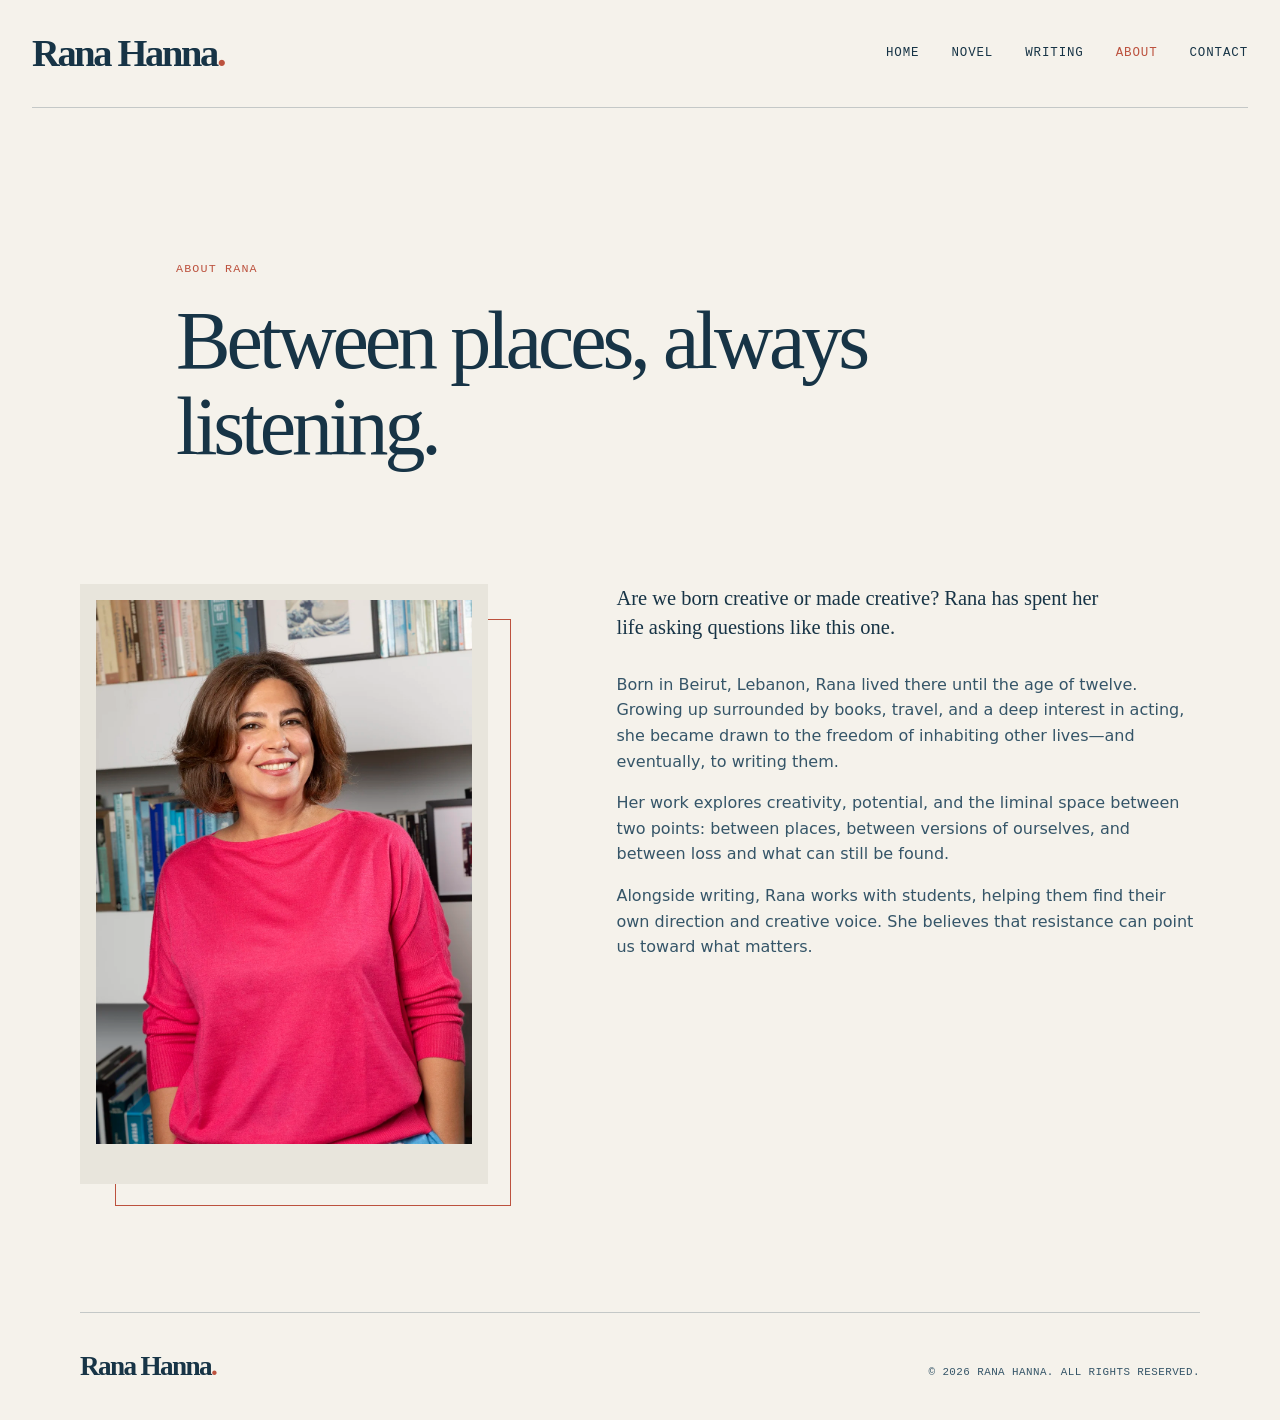
==== pages/about.html @ fc014a40 "init, index looking nice" ====
<!doctype html>
<html lang="en">
  <head>
    <meta charset="utf-8" /><meta name="viewport" content="width=device-width, initial-scale=1" />
    <meta name="description" content="About author and educator Rana Hanna." /><title>About — Rana Hanna</title>
    <link rel="icon" type="image/svg+xml" href="data:image/svg+xml,%3Csvg xmlns='http://www.w3.org/2000/svg' viewBox='0 0 64 64'%3E%3Crect width='64' height='64' rx='14' fill='%231f4054'/%3E%3Cpath d='M17 48V16h11c10 0 16 5 16 14 0 6-3 10-8 12l11 6H36l-10-6v6zm9-15h2c5 0 7-1 7-4s-2-4-7-4h-2z' fill='%23f4f0e7'/%3E%3C/svg%3E" /><link rel="stylesheet" href="../styles.css" />
  </head>
  <body>
    <a class="skip-link" href="#main">Skip to content</a>
    <header class="site-header"><a class="wordmark" href="../index.html" aria-label="Rana Hanna home">Rana Hanna<span>.</span></a><button class="menu-button" type="button" aria-label="Open navigation" aria-expanded="false" aria-controls="site-nav"><span aria-hidden="true"></span><span aria-hidden="true"></span></button><nav id="site-nav" class="site-nav" aria-label="Main navigation"><a href="../index.html">Home</a><a href="birdsintherain.html">Novel</a><a href="writing.html">Writing</a><a href="about.html" aria-current="page">About</a><a href="contact.html">Contact</a></nav></header>
    <main id="main">
      <section class="page-hero section-shell"><p class="eyebrow">About Rana</p><h1>Between places, always listening.</h1></section>
      <section class="about-page section-shell"><figure class="portrait-frame"><img src="../assets/rana-hanna-portrait.webp" alt="Rana Hanna in her study" width="1000" height="1498" /></figure><div class="prose"><p class="deck">Are we born creative or made creative? Rana has spent her life asking questions like this one.</p><p>Born in Beirut, Lebanon, Rana lived there until the age of twelve. Growing up surrounded by books, travel, and a deep interest in acting, she became drawn to the freedom of inhabiting other lives—and eventually, to writing them.</p><p>Her work explores creativity, potential, and the liminal space between two points: between places, between versions of ourselves, and between loss and what can still be found.</p><p>Alongside writing, Rana works with students, helping them find their own direction and creative voice. She believes that resistance can point us toward what matters.</p></div></section>
    </main>
    <footer class="site-footer section-shell"><a class="wordmark" href="../index.html">Rana Hanna<span>.</span></a><p>© <span id="year"></span> Rana Hanna. All rights reserved.</p></footer><script src="../script.js"></script>
  </body>
</html>
---- styles.css ----
:root {
  --ink: #173446;
  --ink-soft: #355568;
  --paper: #f5f2eb;
  --paper-deep: #e8e5dc;
  --accent: #bc523e;
  --line: rgba(23, 52, 70, 0.22);
  --serif: Georgia, "Times New Roman", serif;
  --sans: system-ui, -apple-system, BlinkMacSystemFont, "Segoe UI", sans-serif;
  --mono: ui-monospace, SFMono-Regular, Menlo, Consolas, monospace;
}

* { box-sizing: border-box; }
html { scroll-behavior: smooth; }
body { margin: 0; color: var(--ink); background: var(--paper); font-family: var(--sans); font-size: 1rem; line-height: 1.6; }
a { color: inherit; }
img { display: block; max-width: 100%; }

.skip-link { position: fixed; top: 0.75rem; left: 0.75rem; z-index: 10; padding: .6rem .8rem; background: var(--ink); color: white; transform: translateY(-150%); }
.skip-link:focus { transform: translateY(0); }
.sr-only { position: absolute; width: 1px; height: 1px; overflow: hidden; clip: rect(0,0,0,0); white-space: nowrap; }
.section-shell { width: min(1120px, calc(100% - 4rem)); margin-inline: auto; }

.site-header { width: min(1280px, calc(100% - 4rem)); min-height: 6.75rem; margin: auto; display: flex; align-items: center; justify-content: space-between; border-bottom: 1px solid var(--line); }
.wordmark { font: 600 clamp(1.8rem, 3vw, 2.55rem)/1 var(--serif); text-decoration: none; letter-spacing: -0.06em; }
.wordmark span { color: var(--accent); }
.site-nav { display: flex; gap: clamp(1rem, 2.5vw, 2.4rem); align-items: center; }
.site-nav a { font: 500 .78rem/1 var(--mono); text-transform: uppercase; letter-spacing: .07em; text-decoration: none; }
.site-nav a:hover, .site-nav a:focus-visible { color: var(--accent); }
.site-nav a[aria-current="page"] { color: var(--accent); }
.menu-button { display: none; }

.hero { min-height: min(710px, calc(100vh - 6.75rem)); display: grid; grid-template-columns: 1.05fr .95fr; align-items: center; gap: clamp(3rem, 8vw, 9rem); padding-block: 4.5rem; }
.eyebrow { margin: 0 0 1.4rem; color: var(--accent); font: 500 .73rem/1.2 var(--mono); letter-spacing: .1em; text-transform: uppercase; }
h1, h2, p { margin-top: 0; }
h1, h2 { font-family: var(--serif); font-weight: 500; letter-spacing: -.05em; line-height: 1.05; }
h1 { max-width: 8.7em; margin-bottom: 1.5rem; font-size: clamp(3rem, 6.4vw, 5.8rem); }
h2 { margin-bottom: 1.7rem; font-size: clamp(2.6rem, 5vw, 4.6rem); }
.hero-intro { max-width: 29rem; margin-bottom: 2rem; color: var(--ink-soft); font-size: 1.15rem; }
.text-link { display: inline-flex; gap: .6rem; align-items: baseline; padding-bottom: .28rem; border-bottom: 1px solid var(--ink); font-size: .95rem; font-weight: 600; text-decoration: none; }
.text-link:hover, .text-link:focus-visible { color: var(--accent); border-color: var(--accent); }
.text-link span, .button span, .contact-links span { color: var(--accent); }
.portrait-frame { position: relative; margin: 0; padding: 1rem 1rem 2.5rem; background: var(--paper-deep); }
.portrait-frame::before { content: ""; position: absolute; z-index: -1; top: 2.2rem; right: -1.4rem; bottom: -1.4rem; left: 2.2rem; border: 1px solid var(--accent); }
.portrait-frame img { width: 100%; max-height: 34rem; object-fit: cover; object-position: center top; }
.portrait-frame figcaption { margin-top: .95rem; color: var(--ink-soft); font: .68rem/1.3 var(--mono); letter-spacing: .06em; text-transform: uppercase; }

.hero-statement { font: clamp(1.1rem, 1.45vw, 1.4rem)/1.48 var(--serif); letter-spacing: -.015em; text-align: justify; hyphens: auto; }
.hero-statement .statement-mark { margin: -.35rem 0 .65rem; color: var(--accent); font: 5rem/.8 var(--serif); text-align: left; }
.hero-statement p:last-child { margin-bottom: 0; }

.home-links { padding-bottom: 8rem; }
.home-links a { display: grid; grid-template-columns: 4rem 1fr 2rem; gap: 1rem; align-items: center; padding: 1.25rem 0; border-top: 1px solid var(--line); color: var(--ink); text-decoration: none; }
.home-links a:last-child { border-bottom: 1px solid var(--line); }
.home-links span { color: var(--accent); font: .73rem/1 var(--mono); }
.home-links strong { font: clamp(1.5rem, 3vw, 2.3rem)/1.15 var(--serif); font-weight: 500; letter-spacing: -.04em; }
.home-links b { color: var(--accent); font-weight: 400; text-align: right; }
.home-links a:hover strong, .home-links a:focus-visible strong { color: var(--accent); }

.novel { padding-block: 7rem; border-top: 1px solid var(--line); }
.section-label { display: flex; gap: 1rem; margin-bottom: 3.7rem; font: .73rem/1 var(--mono); letter-spacing: .1em; text-transform: uppercase; }
.section-label span { color: var(--accent); }
.novel-grid { display: grid; grid-template-columns: minmax(15rem, .72fr) minmax(0, 1fr); gap: clamp(3rem, 10vw, 9rem); align-items: center; }
.book-frame { width: min(100%, 25rem); margin: 0 auto; padding: .75rem; background: #d6dde0; box-shadow: 1.25rem 1.25rem 0 var(--ink); }
.book-frame img { width: 100%; aspect-ratio: 3 / 4; object-fit: cover; }
.novel-copy h2 { margin-bottom: 1.25rem; }
.deck { max-width: 31rem; margin-bottom: 1.8rem; color: var(--ink); font: 1.28rem/1.45 var(--serif); }
.novel-copy > p:not(.eyebrow):not(.deck) { max-width: 37rem; color: var(--ink-soft); }
.button { display: inline-flex; gap: .7rem; align-items: center; margin-top: .8rem; padding: .85rem 1.05rem; color: white; background: var(--ink); font: 500 .76rem/1 var(--mono); letter-spacing: .06em; text-decoration: none; text-transform: uppercase; transition: background .2s ease; }
.button:hover, .button:focus-visible { background: var(--accent); }

.writing { padding-block: 7rem; border-top: 1px solid var(--line); }
.writing-grid, .about-grid { display: grid; grid-template-columns: 1.15fr .85fr; gap: clamp(3rem, 10vw, 11rem); }
.writing-grid h2, .about-grid h2 { margin: 0; }
.writing-grid > div, .prose { color: var(--ink-soft); }

.about { padding-block: 7rem; background: var(--ink); color: var(--paper); }
.about.section-shell { width: 100%; padding-inline: max(2rem, calc((100% - 1120px) / 2)); }
.about .section-label { color: rgba(245, 242, 235, .7); }
.about .section-label span { color: #e77a63; }
.about-grid .prose { color: rgba(245, 242, 235, .78); }

.contact { padding-block: 8.5rem; }
.contact h2 { max-width: 13em; }
.contact-links { display: flex; flex-wrap: wrap; gap: 1rem 2.4rem; }
.contact-links a { padding-bottom: .4rem; border-bottom: 1px solid var(--line); font: 500 .9rem/1 var(--mono); text-decoration: none; }
.contact-links a:hover, .contact-links a:focus-visible { color: var(--accent); border-color: var(--accent); }

.site-footer { display: flex; justify-content: space-between; align-items: baseline; gap: 1rem; padding-block: 2.5rem; border-top: 1px solid var(--line); }
.site-footer .wordmark { font-size: 1.7rem; }
.site-footer p { margin: 0; color: var(--ink-soft); font: .68rem/1.2 var(--mono); letter-spacing: .04em; text-transform: uppercase; }

.page-hero { max-width: 58rem; padding-block: clamp(5rem, 12vw, 10rem) clamp(3.5rem, 7vw, 6rem); }
.page-hero h1 { max-width: 11em; margin-bottom: 1.5rem; }
.page-hero > p:last-child, .contact-page > p:not(.eyebrow) { max-width: 37rem; color: var(--ink-soft); font-size: 1.15rem; }
.novel-detail, .about-page { display: grid; grid-template-columns: minmax(14rem, .7fr) minmax(0, 1fr); gap: clamp(3rem, 10vw, 9rem); align-items: start; padding-bottom: 8rem; }
.novel-detail .book-frame { margin: 0; }
.prose { color: var(--ink-soft); }
.prose .deck { color: var(--ink); }
.reading { padding-block: 5rem 9rem; border-top: 1px solid var(--line); }
.reading .section-label { margin-bottom: 1.5rem; }
.large-link { display: inline-flex; gap: 1rem; padding-bottom: .6rem; border-bottom: 2px solid var(--ink); color: var(--ink); font: clamp(2.1rem, 5vw, 4.2rem)/1.1 var(--serif); letter-spacing: -.05em; text-decoration: none; }
.large-link:hover, .large-link:focus-visible { color: var(--accent); border-color: var(--accent); }
.reading-note { margin: 2rem 0 0; color: var(--ink-soft); }
.about-page { padding-bottom: 8rem; }
.about-page .portrait-frame { margin: 0; }
.contact-page { min-height: calc(100vh - 13.5rem); padding-block: clamp(5rem, 12vw, 10rem); }
.contact-page h1 { max-width: 11.5em; }
.contact-page .contact-links { margin-top: 3rem; }

@media (max-width: 720px) {
  .section-shell, .site-header { width: min(100% - 2.5rem, 1120px); }
  .site-header { position: relative; min-height: 5.5rem; }
  .menu-button { display: grid; gap: .28rem; width: 2.25rem; padding: .5rem; border: 0; background: transparent; cursor: pointer; }
  .menu-button span:not(.sr-only) { display: block; width: 100%; height: 1px; background: currentColor; transition: transform .2s ease; }
  .menu-button[aria-expanded="true"] span:first-of-type { transform: translateY(2.5px) rotate(45deg); }
  .menu-button[aria-expanded="true"] span:last-of-type { transform: translateY(-2.5px) rotate(-45deg); }
  .site-nav { position: absolute; z-index: 2; top: calc(100% + 1px); right: 0; left: 0; display: none; flex-direction: column; align-items: flex-start; gap: 1.25rem; padding: 1.4rem 1.25rem; background: var(--paper); border: 1px solid var(--line); box-shadow: 0 .8rem 1.5rem rgba(23, 52, 70, .1); }
  .site-nav.is-open { display: flex; }
  .site-nav a { font-size: .85rem; }
  .hero { grid-template-columns: 1fr; min-height: auto; gap: 3.5rem; padding-block: 4rem 5.5rem; }
  .hero-copy { order: 1; }
  .portrait-frame { order: 2; width: min(100%, 29rem); }
  .portrait-frame img { max-height: none; }
  .hero .portrait-frame { width: min(88%, 22rem); margin-inline: auto; }
  .hero .portrait-frame img { aspect-ratio: 3 / 4; max-height: 25rem; object-fit: cover; object-position: center 18%; }
  .hero-statement .statement-mark { font-size: 4.8rem; }
  .novel, .writing, .about { padding-block: 5rem; }
  .novel-grid, .writing-grid, .about-grid, .novel-detail, .about-page { grid-template-columns: 1fr; gap: 2.5rem; }
  .book-frame { margin-left: 0; width: min(76%, 20rem); }
  .writing-grid h2, .about-grid h2 { font-size: clamp(2.55rem, 11vw, 4rem); }
  .contact { padding-block: 6rem; }
  .home-links { padding-bottom: 5rem; }
  .page-hero { padding-block: 4.5rem 3.5rem; }
  .novel-detail, .about-page { padding-bottom: 5rem; }
  .reading { padding-block: 4rem 6rem; }
  .contact-page { min-height: auto; padding-block: 5rem; }
  .site-footer { flex-direction: column; padding-block: 2rem; }
}

@media (prefers-reduced-motion: reduce) { html { scroll-behavior: auto; } }
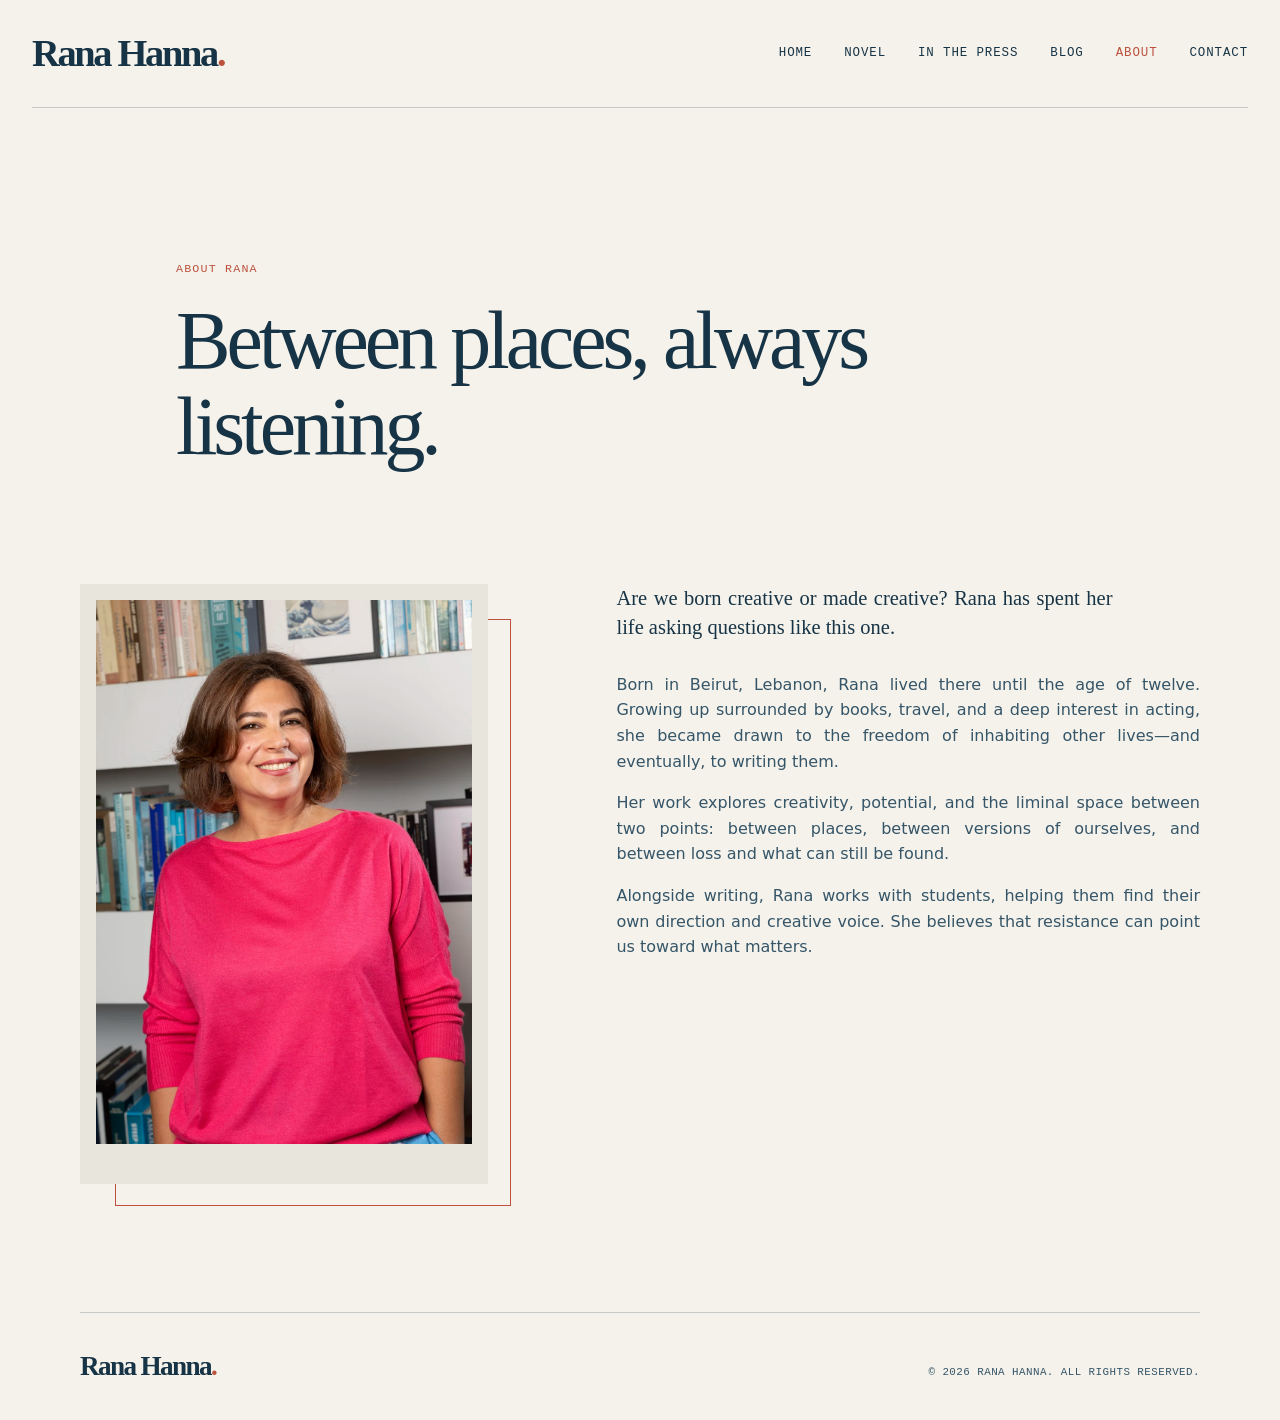
==== commit 2954d299: "destinguish press from blog, and build parsers" ====
--- a/pages/about.html
+++ b/pages/about.html
@@ -7,7 +7,7 @@
   </head>
   <body>
     <a class="skip-link" href="#main">Skip to content</a>
-    <header class="site-header"><a class="wordmark" href="../index.html" aria-label="Rana Hanna home">Rana Hanna<span>.</span></a><button class="menu-button" type="button" aria-label="Open navigation" aria-expanded="false" aria-controls="site-nav"><span aria-hidden="true"></span><span aria-hidden="true"></span></button><nav id="site-nav" class="site-nav" aria-label="Main navigation"><a href="../index.html">Home</a><a href="birdsintherain.html">Novel</a><a href="writing.html">Writing</a><a href="about.html" aria-current="page">About</a><a href="contact.html">Contact</a></nav></header>
+    <header class="site-header"><a class="wordmark" href="../index.html" aria-label="Rana Hanna home">Rana Hanna<span>.</span></a><button class="menu-button" type="button" aria-label="Open navigation" aria-expanded="false" aria-controls="site-nav"><span aria-hidden="true"></span><span aria-hidden="true"></span></button><nav id="site-nav" class="site-nav" aria-label="Main navigation"><a href="../index.html">Home</a><a href="birdsintherain.html">Novel</a><a href="press.html">In the Press</a><a href="blog.html">Blog</a><a href="about.html" aria-current="page">About</a><a href="contact.html">Contact</a></nav></header>
     <main id="main">
       <section class="page-hero section-shell"><p class="eyebrow">About Rana</p><h1>Between places, always listening.</h1></section>
       <section class="about-page section-shell"><figure class="portrait-frame"><img src="../assets/rana-hanna-portrait.webp" alt="Rana Hanna in her study" width="1000" height="1498" /></figure><div class="prose"><p class="deck">Are we born creative or made creative? Rana has spent her life asking questions like this one.</p><p>Born in Beirut, Lebanon, Rana lived there until the age of twelve. Growing up surrounded by books, travel, and a deep interest in acting, she became drawn to the freedom of inhabiting other lives—and eventually, to writing them.</p><p>Her work explores creativity, potential, and the liminal space between two points: between places, between versions of ourselves, and between loss and what can still be found.</p><p>Alongside writing, Rana works with students, helping them find their own direction and creative voice. She believes that resistance can point us toward what matters.</p></div></section>
--- a/styles.css
+++ b/styles.css
@@ -33,13 +33,11 @@
 .hero { min-height: min(710px, calc(100vh - 6.75rem)); display: grid; grid-template-columns: 1.05fr .95fr; align-items: center; gap: clamp(3rem, 8vw, 9rem); padding-block: 4.5rem; }
 .eyebrow { margin: 0 0 1.4rem; color: var(--accent); font: 500 .73rem/1.2 var(--mono); letter-spacing: .1em; text-transform: uppercase; }
 h1, h2, p { margin-top: 0; }
+p { text-align: justify; hyphens: auto; }
 h1, h2 { font-family: var(--serif); font-weight: 500; letter-spacing: -.05em; line-height: 1.05; }
 h1 { max-width: 8.7em; margin-bottom: 1.5rem; font-size: clamp(3rem, 6.4vw, 5.8rem); }
 h2 { margin-bottom: 1.7rem; font-size: clamp(2.6rem, 5vw, 4.6rem); }
-.hero-intro { max-width: 29rem; margin-bottom: 2rem; color: var(--ink-soft); font-size: 1.15rem; }
-.text-link { display: inline-flex; gap: .6rem; align-items: baseline; padding-bottom: .28rem; border-bottom: 1px solid var(--ink); font-size: .95rem; font-weight: 600; text-decoration: none; }
-.text-link:hover, .text-link:focus-visible { color: var(--accent); border-color: var(--accent); }
-.text-link span, .button span, .contact-links span { color: var(--accent); }
+.button span, .contact-links span { color: var(--accent); }
 .portrait-frame { position: relative; margin: 0; padding: 1rem 1rem 2.5rem; background: var(--paper-deep); }
 .portrait-frame::before { content: ""; position: absolute; z-index: -1; top: 2.2rem; right: -1.4rem; bottom: -1.4rem; left: 2.2rem; border: 1px solid var(--accent); }
 .portrait-frame img { width: 100%; max-height: 34rem; object-fit: cover; object-position: center top; }
@@ -57,31 +55,12 @@
 .home-links b { color: var(--accent); font-weight: 400; text-align: right; }
 .home-links a:hover strong, .home-links a:focus-visible strong { color: var(--accent); }
 
-.novel { padding-block: 7rem; border-top: 1px solid var(--line); }
 .section-label { display: flex; gap: 1rem; margin-bottom: 3.7rem; font: .73rem/1 var(--mono); letter-spacing: .1em; text-transform: uppercase; }
 .section-label span { color: var(--accent); }
-.novel-grid { display: grid; grid-template-columns: minmax(15rem, .72fr) minmax(0, 1fr); gap: clamp(3rem, 10vw, 9rem); align-items: center; }
-.book-frame { width: min(100%, 25rem); margin: 0 auto; padding: .75rem; background: #d6dde0; box-shadow: 1.25rem 1.25rem 0 var(--ink); }
-.book-frame img { width: 100%; aspect-ratio: 3 / 4; object-fit: cover; }
-.novel-copy h2 { margin-bottom: 1.25rem; }
 .deck { max-width: 31rem; margin-bottom: 1.8rem; color: var(--ink); font: 1.28rem/1.45 var(--serif); }
-.novel-copy > p:not(.eyebrow):not(.deck) { max-width: 37rem; color: var(--ink-soft); }
 .button { display: inline-flex; gap: .7rem; align-items: center; margin-top: .8rem; padding: .85rem 1.05rem; color: white; background: var(--ink); font: 500 .76rem/1 var(--mono); letter-spacing: .06em; text-decoration: none; text-transform: uppercase; transition: background .2s ease; }
 .button:hover, .button:focus-visible { background: var(--accent); }
 
-.writing { padding-block: 7rem; border-top: 1px solid var(--line); }
-.writing-grid, .about-grid { display: grid; grid-template-columns: 1.15fr .85fr; gap: clamp(3rem, 10vw, 11rem); }
-.writing-grid h2, .about-grid h2 { margin: 0; }
-.writing-grid > div, .prose { color: var(--ink-soft); }
-
-.about { padding-block: 7rem; background: var(--ink); color: var(--paper); }
-.about.section-shell { width: 100%; padding-inline: max(2rem, calc((100% - 1120px) / 2)); }
-.about .section-label { color: rgba(245, 242, 235, .7); }
-.about .section-label span { color: #e77a63; }
-.about-grid .prose { color: rgba(245, 242, 235, .78); }
-
-.contact { padding-block: 8.5rem; }
-.contact h2 { max-width: 13em; }
 .contact-links { display: flex; flex-wrap: wrap; gap: 1rem 2.4rem; }
 .contact-links a { padding-bottom: .4rem; border-bottom: 1px solid var(--line); font: 500 .9rem/1 var(--mono); text-decoration: none; }
 .contact-links a:hover, .contact-links a:focus-visible { color: var(--accent); border-color: var(--accent); }
@@ -93,16 +72,39 @@
 .page-hero { max-width: 58rem; padding-block: clamp(5rem, 12vw, 10rem) clamp(3.5rem, 7vw, 6rem); }
 .page-hero h1 { max-width: 11em; margin-bottom: 1.5rem; }
 .page-hero > p:last-child, .contact-page > p:not(.eyebrow) { max-width: 37rem; color: var(--ink-soft); font-size: 1.15rem; }
-.novel-detail, .about-page { display: grid; grid-template-columns: minmax(14rem, .7fr) minmax(0, 1fr); gap: clamp(3rem, 10vw, 9rem); align-items: start; padding-bottom: 8rem; }
-.novel-detail .book-frame { margin: 0; }
+.about-page { display: grid; grid-template-columns: minmax(14rem, .7fr) minmax(0, 1fr); gap: clamp(3rem, 10vw, 9rem); align-items: start; padding-bottom: 8rem; }
 .prose { color: var(--ink-soft); }
 .prose .deck { color: var(--ink); }
 .reading { padding-block: 5rem 9rem; border-top: 1px solid var(--line); }
 .reading .section-label { margin-bottom: 1.5rem; }
+.article-list { margin: 0; padding: 0; list-style: none; border-top: 1px solid var(--line); }
+.article-list li { border-bottom: 1px solid var(--line); }
+.article-list a { display: grid; grid-template-columns: minmax(0, 1fr) auto; gap: 1rem; align-items: center; padding: 1.3rem 0; color: var(--ink); text-decoration: none; }
+.article-list h2 { margin: 0; font-size: clamp(1.45rem, 3vw, 2.15rem); }
+.article-list p { margin: .35rem 0 0; color: var(--ink-soft); font: .7rem/1.3 var(--mono); letter-spacing: .07em; text-transform: uppercase; }
+.article-list .article-arrow { color: var(--accent); font-size: 1.15rem; }
+.article-list a:hover h2, .article-list a:focus-visible h2 { color: var(--accent); }
+.list-empty { margin: 1.5rem 0 0; color: var(--ink-soft); }
+.post { max-width: 43rem; padding-block: clamp(5rem, 12vw, 10rem) 8rem; }
+.post-header { padding-bottom: clamp(2.5rem, 6vw, 4.5rem); border-bottom: 1px solid var(--line); }
+.post-header h1 { max-width: 12em; margin-bottom: 1.5rem; }
+.post-date { margin: 0; color: var(--ink-soft); font: .72rem/1.3 var(--mono); letter-spacing: .08em; text-transform: uppercase; }
+.post-body { padding-top: clamp(2.5rem, 6vw, 4.5rem); color: var(--ink-soft); font-family: var(--serif); font-size: clamp(1.12rem, 1.7vw, 1.28rem); }
+.post-body > * { max-width: 38rem; }
+.post-body h2, .post-body h3 { margin: 2.5rem 0 1rem; color: var(--ink); }
+.post-body h2 { font-size: clamp(2rem, 4vw, 3.1rem); }
+.post-body h3 { font-size: clamp(1.45rem, 3vw, 2rem); }
+.post-body p, .post-body li { text-align: left; }
+.post-body a { color: var(--accent); text-underline-offset: .16em; }
+.post-body blockquote { margin: 2rem 0; padding-left: 1.25rem; border-left: 2px solid var(--accent); color: var(--ink); font-size: 1.15em; font-style: italic; }
+.post-body ul, .post-body ol { margin: 0 0 1.5rem; padding-left: 1.4rem; }
+.post-body li + li { margin-top: .45rem; }
+.back-link { display: inline-flex; gap: .55rem; align-items: center; margin-top: 3.5rem; padding-bottom: .25rem; border-bottom: 1px solid var(--line); color: var(--ink); font: .72rem/1 var(--mono); letter-spacing: .07em; text-decoration: none; text-transform: uppercase; }
+.back-link:hover, .back-link:focus-visible { color: var(--accent); border-color: var(--accent); }
+.medium-callout { margin-top: clamp(4.5rem, 8vw, 7rem); }
 .large-link { display: inline-flex; gap: 1rem; padding-bottom: .6rem; border-bottom: 2px solid var(--ink); color: var(--ink); font: clamp(2.1rem, 5vw, 4.2rem)/1.1 var(--serif); letter-spacing: -.05em; text-decoration: none; }
 .large-link:hover, .large-link:focus-visible { color: var(--accent); border-color: var(--accent); }
 .reading-note { margin: 2rem 0 0; color: var(--ink-soft); }
-.about-page { padding-bottom: 8rem; }
 .about-page .portrait-frame { margin: 0; }
 .contact-page { min-height: calc(100vh - 13.5rem); padding-block: clamp(5rem, 12vw, 10rem); }
 .contact-page h1 { max-width: 11.5em; }
@@ -125,15 +127,12 @@
   .hero .portrait-frame { width: min(88%, 22rem); margin-inline: auto; }
   .hero .portrait-frame img { aspect-ratio: 3 / 4; max-height: 25rem; object-fit: cover; object-position: center 18%; }
   .hero-statement .statement-mark { font-size: 4.8rem; }
-  .novel, .writing, .about { padding-block: 5rem; }
-  .novel-grid, .writing-grid, .about-grid, .novel-detail, .about-page { grid-template-columns: 1fr; gap: 2.5rem; }
-  .book-frame { margin-left: 0; width: min(76%, 20rem); }
-  .writing-grid h2, .about-grid h2 { font-size: clamp(2.55rem, 11vw, 4rem); }
-  .contact { padding-block: 6rem; }
+  .about-page { grid-template-columns: 1fr; gap: 2.5rem; }
   .home-links { padding-bottom: 5rem; }
   .page-hero { padding-block: 4.5rem 3.5rem; }
-  .novel-detail, .about-page { padding-bottom: 5rem; }
+  .about-page { padding-bottom: 5rem; }
   .reading { padding-block: 4rem 6rem; }
+  .article-list a { gap: .75rem; }
   .contact-page { min-height: auto; padding-block: 5rem; }
   .site-footer { flex-direction: column; padding-block: 2rem; }
 }
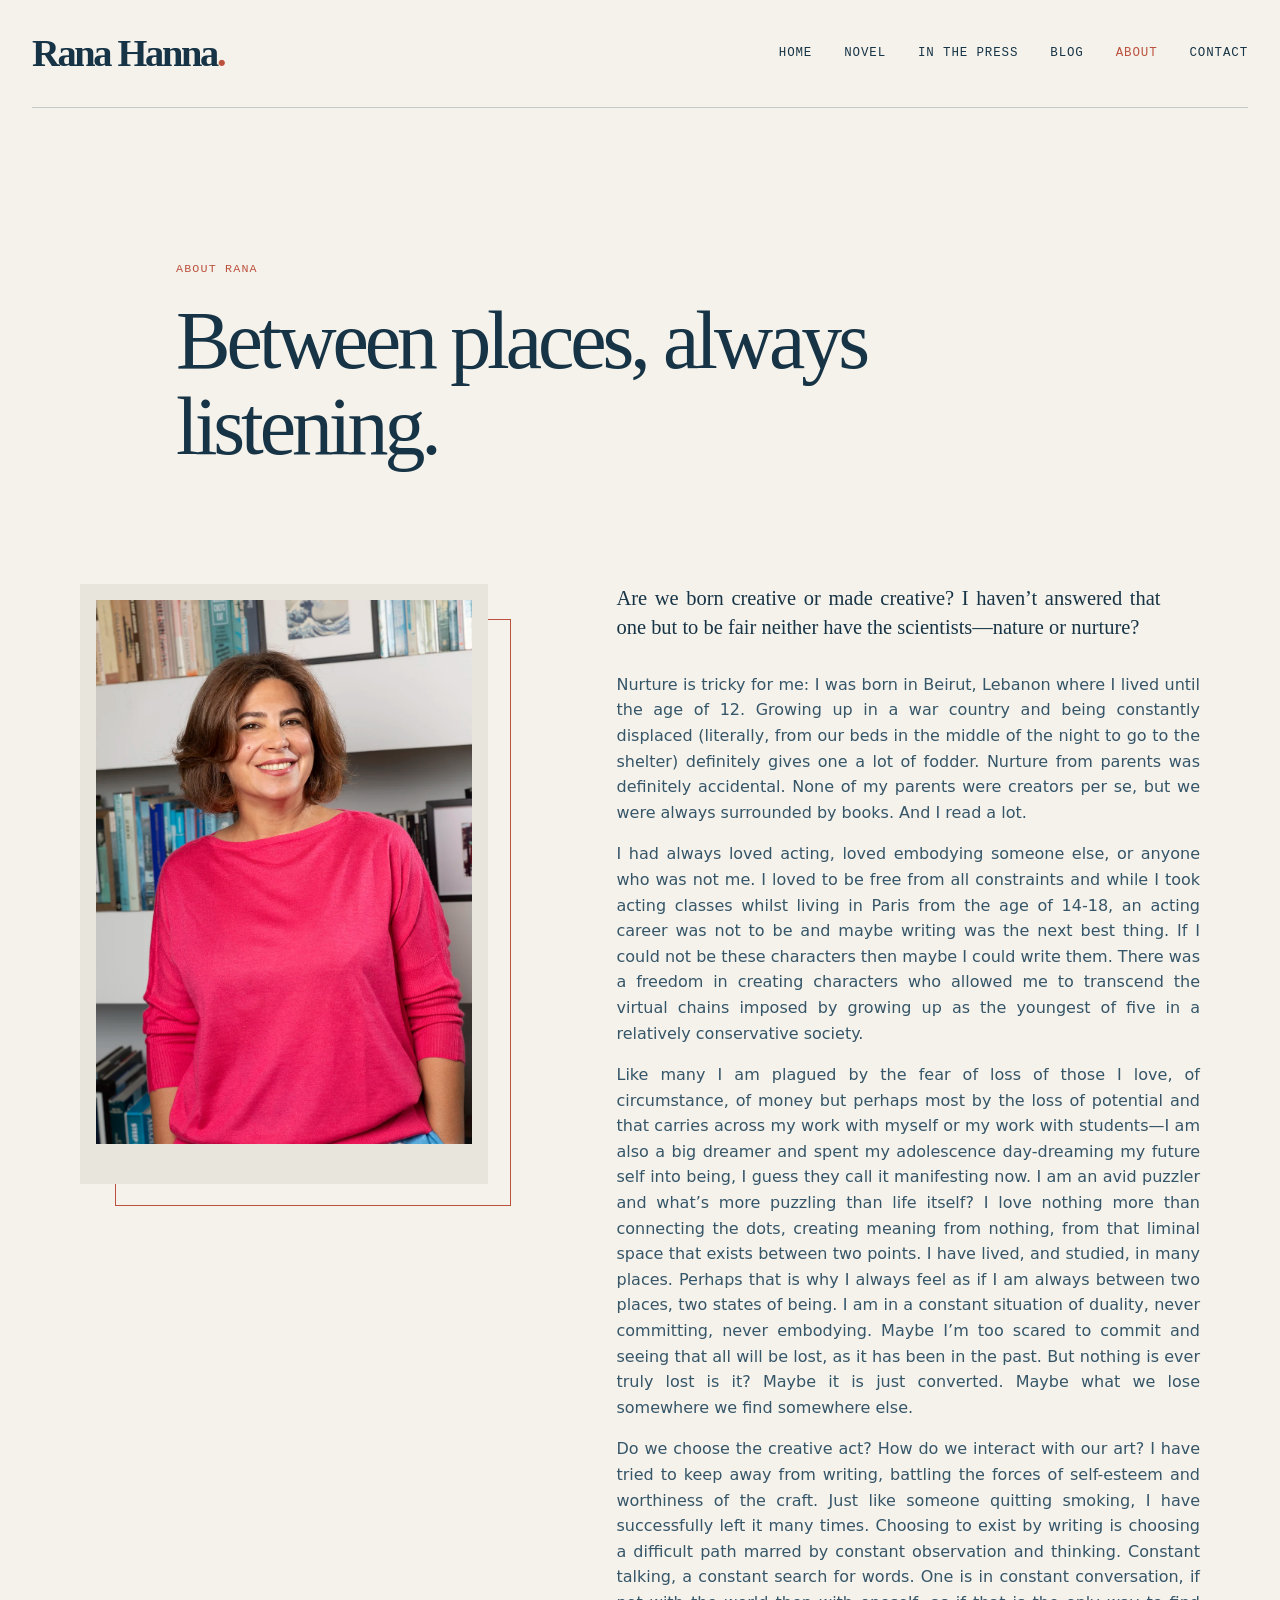
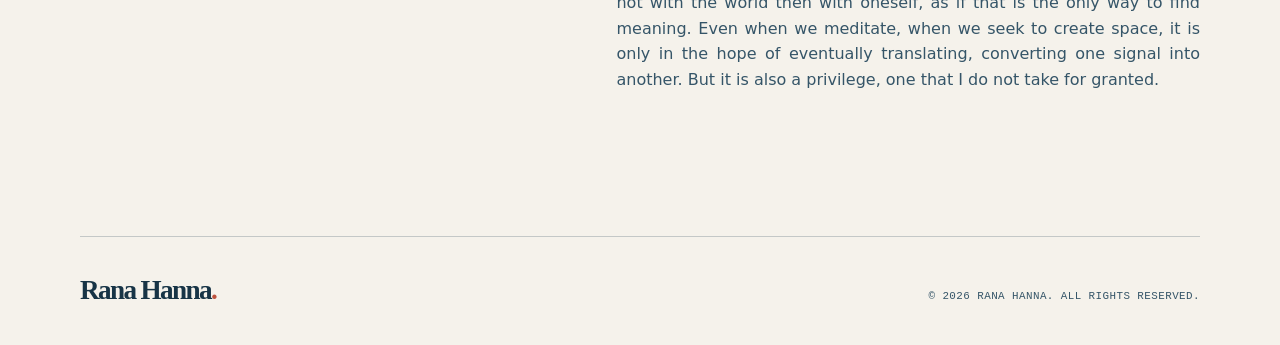
==== commit a303430d: "add contact form, and change the about section" ====
--- a/pages/about.html
+++ b/pages/about.html
@@ -10,7 +10,15 @@
     <header class="site-header"><a class="wordmark" href="../index.html" aria-label="Rana Hanna home">Rana Hanna<span>.</span></a><button class="menu-button" type="button" aria-label="Open navigation" aria-expanded="false" aria-controls="site-nav"><span aria-hidden="true"></span><span aria-hidden="true"></span></button><nav id="site-nav" class="site-nav" aria-label="Main navigation"><a href="../index.html">Home</a><a href="birdsintherain.html">Novel</a><a href="press.html">In the Press</a><a href="blog.html">Blog</a><a href="about.html" aria-current="page">About</a><a href="contact.html">Contact</a></nav></header>
     <main id="main">
       <section class="page-hero section-shell"><p class="eyebrow">About Rana</p><h1>Between places, always listening.</h1></section>
-      <section class="about-page section-shell"><figure class="portrait-frame"><img src="../assets/rana-hanna-portrait.webp" alt="Rana Hanna in her study" width="1000" height="1498" /></figure><div class="prose"><p class="deck">Are we born creative or made creative? Rana has spent her life asking questions like this one.</p><p>Born in Beirut, Lebanon, Rana lived there until the age of twelve. Growing up surrounded by books, travel, and a deep interest in acting, she became drawn to the freedom of inhabiting other lives—and eventually, to writing them.</p><p>Her work explores creativity, potential, and the liminal space between two points: between places, between versions of ourselves, and between loss and what can still be found.</p><p>Alongside writing, Rana works with students, helping them find their own direction and creative voice. She believes that resistance can point us toward what matters.</p></div></section>
+      <section class="about-page section-shell"><figure class="portrait-frame"><img src="../assets/rana-hanna-portrait.webp" alt="Rana Hanna in her study" width="1000" height="1498" /></figure><div class="prose"><p class="deck about-intro">Are we born creative or made creative? I haven’t answered that one but to be fair neither have the scientists—nature or nurture?</p>
+          <p>Nurture is tricky for me: I was born in Beirut, Lebanon where I lived until the age of 12. Growing up in a war country and being constantly displaced (literally, from our beds in the middle of the night to go to the shelter) definitely gives one a lot of fodder. Nurture from parents was definitely accidental. None of my parents were creators per se, but we were always surrounded by books. And I read a lot.</p>
+
+          <p>I had always loved acting, loved embodying someone else, or anyone who was not me. I loved to be free from all constraints and while I took acting classes whilst living in Paris from the age of 14-18, an acting career was not to be and maybe writing was the next best thing. If I could not be these characters then maybe I could write them. There was a freedom in creating characters who allowed me to transcend the virtual chains imposed by growing up as the youngest of five in a relatively conservative society.</p>
+
+          <p>Like many I am plagued by the fear of loss of those I love, of circumstance, of money but perhaps most by the loss of potential and that carries across my work with myself or my work with students—I am also a big dreamer and spent my adolescence day-dreaming my future self into being, I guess they call it manifesting now. I am an avid puzzler and what’s more puzzling than life itself? I love nothing more than connecting the dots, creating meaning from nothing, from that liminal space that exists between two points. I have lived, and studied, in many places. Perhaps that is why I always feel as if I am always between two places, two states of being. I am in a constant situation of duality, never committing, never embodying. Maybe I’m too scared to commit and seeing that all will be lost, as it has been in the past. But nothing is ever truly lost is it? Maybe it is just converted. Maybe what we lose somewhere we find somewhere else.</p>
+
+          <p>Do we choose the creative act? How do we interact with our art? I have tried to keep away from writing, battling the forces of self-esteem and worthiness of the craft. Just like someone quitting smoking, I have successfully left it many times. Choosing to exist by writing is choosing a difficult path marred by constant observation and thinking. Constant talking, a constant search for words. One is in constant conversation, if not with the world then with oneself, as if that is the only way to find meaning. Even when we meditate, when we seek to create space, it is only in the hope of eventually translating, converting one signal into another. But it is also a privilege, one that I do not take for granted.</p></div>
+      </section>
     </main>
     <footer class="site-footer section-shell"><a class="wordmark" href="../index.html">Rana Hanna<span>.</span></a><p>© <span id="year"></span> Rana Hanna. All rights reserved.</p></footer><script src="../script.js"></script>
   </body>
--- a/styles.css
+++ b/styles.css
@@ -73,6 +73,7 @@
 .page-hero h1 { max-width: 11em; margin-bottom: 1.5rem; }
 .page-hero > p:last-child, .contact-page > p:not(.eyebrow) { max-width: 37rem; color: var(--ink-soft); font-size: 1.15rem; }
 .about-page { display: grid; grid-template-columns: minmax(14rem, .7fr) minmax(0, 1fr); gap: clamp(3rem, 10vw, 9rem); align-items: start; padding-bottom: 8rem; }
+.about-page .about-intro { max-width: 34rem; }
 .prose { color: var(--ink-soft); }
 .prose .deck { color: var(--ink); }
 .reading { padding-block: 5rem 9rem; border-top: 1px solid var(--line); }
@@ -80,22 +81,31 @@
 .article-list { margin: 0; padding: 0; list-style: none; border-top: 1px solid var(--line); }
 .article-list li { border-bottom: 1px solid var(--line); }
 .article-list a { display: grid; grid-template-columns: minmax(0, 1fr) auto; gap: 1rem; align-items: center; padding: 1.3rem 0; color: var(--ink); text-decoration: none; }
+.article-list a:has(.article-thumbnail) { grid-template-columns: auto minmax(0, 1fr) auto; }
+.article-thumbnail { width: clamp(5.5rem, 12vw, 8.25rem); aspect-ratio: 4 / 3; object-fit: cover; background: var(--paper-deep); }
 .article-list h2 { margin: 0; font-size: clamp(1.45rem, 3vw, 2.15rem); }
 .article-list p { margin: .35rem 0 0; color: var(--ink-soft); font: .7rem/1.3 var(--mono); letter-spacing: .07em; text-transform: uppercase; }
 .article-list .article-arrow { color: var(--accent); font-size: 1.15rem; }
 .article-list a:hover h2, .article-list a:focus-visible h2 { color: var(--accent); }
 .list-empty { margin: 1.5rem 0 0; color: var(--ink-soft); }
-.post { max-width: 43rem; padding-block: clamp(5rem, 12vw, 10rem) 8rem; }
+.post { max-width: 58rem; padding-block: clamp(5rem, 12vw, 10rem) 8rem; }
 .post-header { padding-bottom: clamp(2.5rem, 6vw, 4.5rem); border-bottom: 1px solid var(--line); }
 .post-header h1 { max-width: 12em; margin-bottom: 1.5rem; }
+.post-header--with-subtitle h1 { margin-bottom: .65rem; }
+.post-subtitle { margin: 0 0 1.5rem; color: var(--ink-soft); font: clamp(1.1rem, 1.65vw, 1.32rem)/1.35 var(--serif); }
 .post-date { margin: 0; color: var(--ink-soft); font: .72rem/1.3 var(--mono); letter-spacing: .08em; text-transform: uppercase; }
 .post-body { padding-top: clamp(2.5rem, 6vw, 4.5rem); color: var(--ink-soft); font-family: var(--serif); font-size: clamp(1.12rem, 1.7vw, 1.28rem); }
-.post-body > * { max-width: 38rem; }
+.post-body > * { max-width: 56rem; }
 .post-body h2, .post-body h3 { margin: 2.5rem 0 1rem; color: var(--ink); }
 .post-body h2 { font-size: clamp(2rem, 4vw, 3.1rem); }
 .post-body h3 { font-size: clamp(1.45rem, 3vw, 2rem); }
-.post-body p, .post-body li { text-align: left; }
+.post-body p, .post-body li { text-align: justify; hyphens: auto; }
 .post-body a { color: var(--accent); text-underline-offset: .16em; }
+.post-body .post-image { margin: clamp(2rem, 5vw, 3.5rem) 0; }
+.post-image img { width: 100%; max-height: 38rem; object-fit: contain; }
+.thumbnail-credit { margin-top: .75rem; color: var(--ink-soft); font: .7rem/1.45 var(--mono); letter-spacing: .02em; }
+.thumbnail-credit a { color: inherit; text-underline-offset: .16em; }
+.thumbnail-credit a:hover, .thumbnail-credit a:focus-visible { color: var(--accent); }
 .post-body blockquote { margin: 2rem 0; padding-left: 1.25rem; border-left: 2px solid var(--accent); color: var(--ink); font-size: 1.15em; font-style: italic; }
 .post-body ul, .post-body ol { margin: 0 0 1.5rem; padding-left: 1.4rem; }
 .post-body li + li { margin-top: .45rem; }
@@ -108,6 +118,20 @@
 .about-page .portrait-frame { margin: 0; }
 .contact-page { min-height: calc(100vh - 13.5rem); padding-block: clamp(5rem, 12vw, 10rem); }
 .contact-page h1 { max-width: 11.5em; }
+.contact-form { width: min(100%, 42rem); margin-top: 3rem; padding-top: 2.25rem; border-top: 1px solid var(--line); }
+.contact-form__field { display: grid; gap: .55rem; margin-bottom: 1.35rem; }
+.contact-form label { font: 500 .73rem/1 var(--mono); letter-spacing: .09em; text-transform: uppercase; }
+.contact-form input, .contact-form textarea { width: 100%; border: 1px solid var(--line); border-radius: 0; padding: .8rem .9rem; color: var(--ink); background: transparent; font: 1rem/1.45 var(--sans); }
+.contact-form textarea { resize: vertical; min-height: 10rem; }
+.contact-form input:focus, .contact-form textarea:focus { outline: 2px solid var(--accent); outline-offset: 2px; border-color: var(--accent); }
+.contact-form input[aria-invalid="true"], .contact-form textarea[aria-invalid="true"] { border-color: var(--accent); }
+.contact-form__error, .contact-form__status { color: var(--accent); font: .72rem/1.45 var(--mono); }
+.contact-form__error:empty, .contact-form__status p:empty { display: none; }
+.contact-form__status { margin: 1.25rem 0 0; }
+.contact-form__status p { margin: 0; text-align: left; }
+.contact-form__submit { display: inline-flex; gap: .7rem; align-items: center; margin-top: 1.5rem; padding: .85rem 1.05rem; border: 0; color: white; background: var(--ink); cursor: pointer; font: 500 .76rem/1 var(--mono); letter-spacing: .06em; text-transform: uppercase; transition: background .2s ease, opacity .2s ease; }
+.contact-form__submit:hover, .contact-form__submit:focus-visible { background: var(--accent); }
+.contact-form__submit:disabled { cursor: wait; opacity: .65; }
 .contact-page .contact-links { margin-top: 3rem; }
 
 @media (max-width: 720px) {
@@ -133,6 +157,7 @@
   .about-page { padding-bottom: 5rem; }
   .reading { padding-block: 4rem 6rem; }
   .article-list a { gap: .75rem; }
+  .article-thumbnail { width: 5rem; }
   .contact-page { min-height: auto; padding-block: 5rem; }
   .site-footer { flex-direction: column; padding-block: 2rem; }
 }
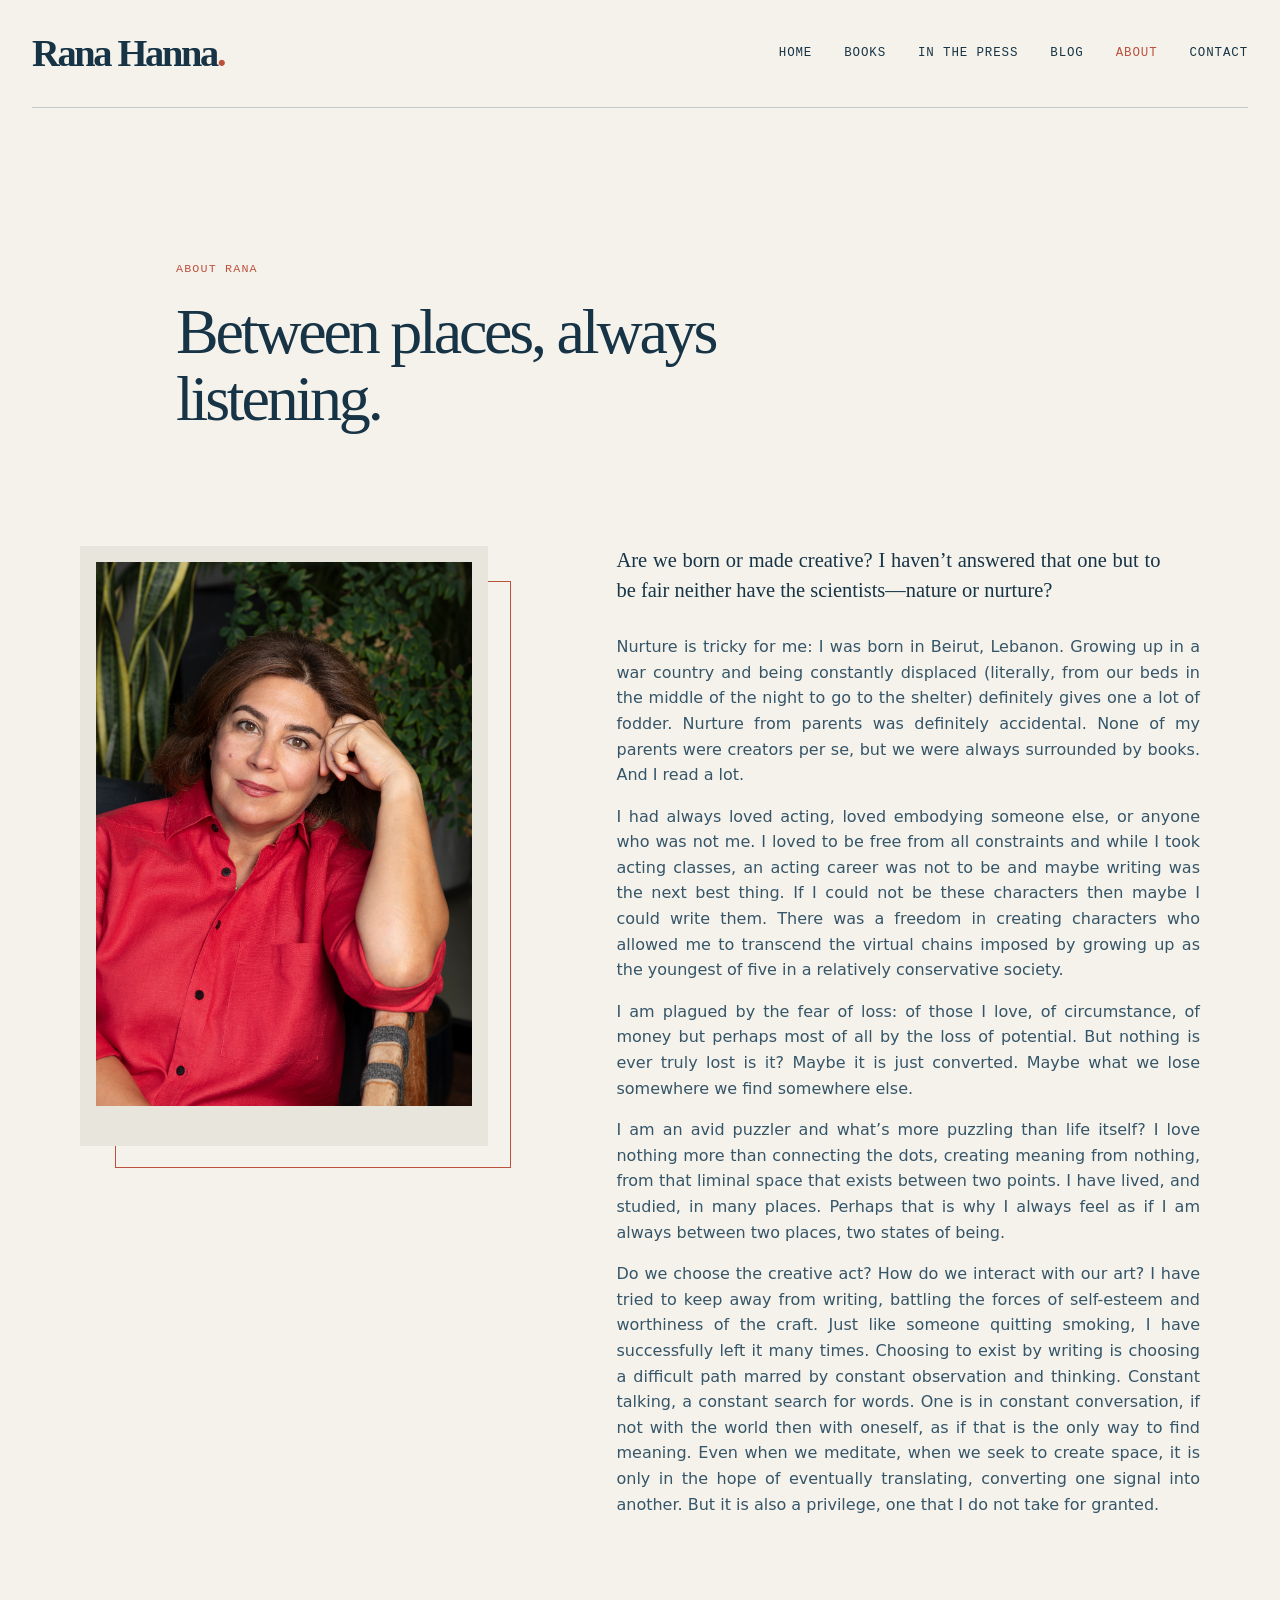
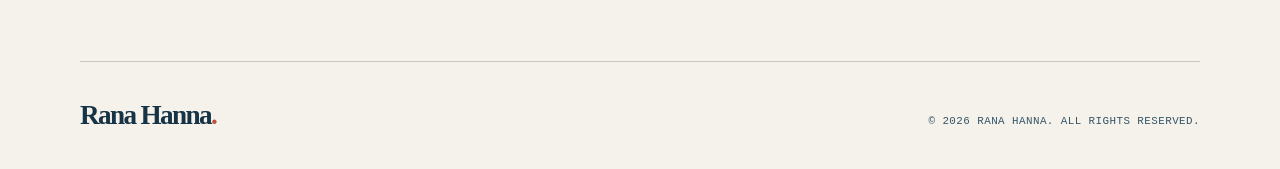
==== commit 062b5d63: "change novel to books, added new photo, changed styling of titles, fixed about" ====
--- a/pages/about.html
+++ b/pages/about.html
@@ -7,15 +7,17 @@
   </head>
   <body>
     <a class="skip-link" href="#main">Skip to content</a>
-    <header class="site-header"><a class="wordmark" href="../index.html" aria-label="Rana Hanna home">Rana Hanna<span>.</span></a><button class="menu-button" type="button" aria-label="Open navigation" aria-expanded="false" aria-controls="site-nav"><span aria-hidden="true"></span><span aria-hidden="true"></span></button><nav id="site-nav" class="site-nav" aria-label="Main navigation"><a href="../index.html">Home</a><a href="birdsintherain.html">Novel</a><a href="press.html">In the Press</a><a href="blog.html">Blog</a><a href="about.html" aria-current="page">About</a><a href="contact.html">Contact</a></nav></header>
+    <header class="site-header"><a class="wordmark" href="../index.html" aria-label="Rana Hanna home">Rana Hanna<span>.</span></a><button class="menu-button" type="button" aria-label="Open navigation" aria-expanded="false" aria-controls="site-nav"><span aria-hidden="true"></span><span aria-hidden="true"></span></button><nav id="site-nav" class="site-nav" aria-label="Main navigation"><a href="../index.html">Home</a><a href="birdsintherain.html">Books</a><a href="press.html">In the Press</a><a href="blog.html">Blog</a><a href="about.html" aria-current="page">About</a><a href="contact.html">Contact</a></nav></header>
     <main id="main">
       <section class="page-hero section-shell"><p class="eyebrow">About Rana</p><h1>Between places, always listening.</h1></section>
-      <section class="about-page section-shell"><figure class="portrait-frame"><img src="../assets/rana-hanna-portrait.webp" alt="Rana Hanna in her study" width="1000" height="1498" /></figure><div class="prose"><p class="deck about-intro">Are we born creative or made creative? I haven’t answered that one but to be fair neither have the scientists—nature or nurture?</p>
-          <p>Nurture is tricky for me: I was born in Beirut, Lebanon where I lived until the age of 12. Growing up in a war country and being constantly displaced (literally, from our beds in the middle of the night to go to the shelter) definitely gives one a lot of fodder. Nurture from parents was definitely accidental. None of my parents were creators per se, but we were always surrounded by books. And I read a lot.</p>
+      <section class="about-page section-shell"><figure class="portrait-frame"><img src="../assets/RANA_HANNA0140.jpg" alt="Rana Hanna in her garden" width="2661" height="3543" /></figure><div class="prose"><p class="deck about-intro">Are we born or made creative? I haven’t answered that one but to be fair neither have the scientists—nature or nurture?</p>
+          <p>Nurture is tricky for me: I was born in Beirut, Lebanon. Growing up in a war country and being constantly displaced (literally, from our beds in the middle of the night to go to the shelter) definitely gives one a lot of fodder. Nurture from parents was definitely accidental. None of my parents were creators per se, but we were always surrounded by books. And I read a lot.</p>
 
-          <p>I had always loved acting, loved embodying someone else, or anyone who was not me. I loved to be free from all constraints and while I took acting classes whilst living in Paris from the age of 14-18, an acting career was not to be and maybe writing was the next best thing. If I could not be these characters then maybe I could write them. There was a freedom in creating characters who allowed me to transcend the virtual chains imposed by growing up as the youngest of five in a relatively conservative society.</p>
+          <p>I had always loved acting, loved embodying someone else, or anyone who was not me. I loved to be free from all constraints and while I took acting classes, an acting career was not to be and maybe writing was the next best thing. If I could not be these characters then maybe I could write them. There was a freedom in creating characters who allowed me to transcend the virtual chains imposed by growing up as the youngest of five in a relatively conservative society.</p>
 
-          <p>Like many I am plagued by the fear of loss of those I love, of circumstance, of money but perhaps most by the loss of potential and that carries across my work with myself or my work with students—I am also a big dreamer and spent my adolescence day-dreaming my future self into being, I guess they call it manifesting now. I am an avid puzzler and what’s more puzzling than life itself? I love nothing more than connecting the dots, creating meaning from nothing, from that liminal space that exists between two points. I have lived, and studied, in many places. Perhaps that is why I always feel as if I am always between two places, two states of being. I am in a constant situation of duality, never committing, never embodying. Maybe I’m too scared to commit and seeing that all will be lost, as it has been in the past. But nothing is ever truly lost is it? Maybe it is just converted. Maybe what we lose somewhere we find somewhere else.</p>
+          <p>I am plagued by the fear of loss: of those I love, of circumstance, of money but perhaps most of all by the loss of potential. But nothing is ever truly lost is it? Maybe it is just converted. Maybe what we lose somewhere we find somewhere else.</p>
+
+          <p>I am an avid puzzler and what’s more puzzling than life itself? I love nothing more than connecting the dots, creating meaning from nothing, from that liminal space that exists between two points. I have lived, and studied, in many places. Perhaps that is why I always feel as if I am always between two places, two states of being.</p>
 
           <p>Do we choose the creative act? How do we interact with our art? I have tried to keep away from writing, battling the forces of self-esteem and worthiness of the craft. Just like someone quitting smoking, I have successfully left it many times. Choosing to exist by writing is choosing a difficult path marred by constant observation and thinking. Constant talking, a constant search for words. One is in constant conversation, if not with the world then with oneself, as if that is the only way to find meaning. Even when we meditate, when we seek to create space, it is only in the hope of eventually translating, converting one signal into another. But it is also a privilege, one that I do not take for granted.</p></div>
       </section>
--- a/styles.css
+++ b/styles.css
@@ -35,7 +35,7 @@
 h1, h2, p { margin-top: 0; }
 p { text-align: justify; hyphens: auto; }
 h1, h2 { font-family: var(--serif); font-weight: 500; letter-spacing: -.05em; line-height: 1.05; }
-h1 { max-width: 8.7em; margin-bottom: 1.5rem; font-size: clamp(3rem, 6.4vw, 5.8rem); }
+h1 { max-width: 8.7em; margin-bottom: 1.5rem; font-size: clamp(3rem, 6.4vw, 4rem); }
 h2 { margin-bottom: 1.7rem; font-size: clamp(2.6rem, 5vw, 4.6rem); }
 .button span, .contact-links span { color: var(--accent); }
 .portrait-frame { position: relative; margin: 0; padding: 1rem 1rem 2.5rem; background: var(--paper-deep); }
@@ -152,6 +152,8 @@
   .hero .portrait-frame img { aspect-ratio: 3 / 4; max-height: 25rem; object-fit: cover; object-position: center 18%; }
   .hero-statement .statement-mark { font-size: 4.8rem; }
   .about-page { grid-template-columns: 1fr; gap: 2.5rem; }
+  .about-page .portrait-frame { width: min(88%, 22rem); margin-inline: auto; }
+  .about-page .portrait-frame img { aspect-ratio: 3 / 4; max-height: 25rem; object-fit: cover; object-position: center 18%; }
   .home-links { padding-bottom: 5rem; }
   .page-hero { padding-block: 4.5rem 3.5rem; }
   .about-page { padding-bottom: 5rem; }
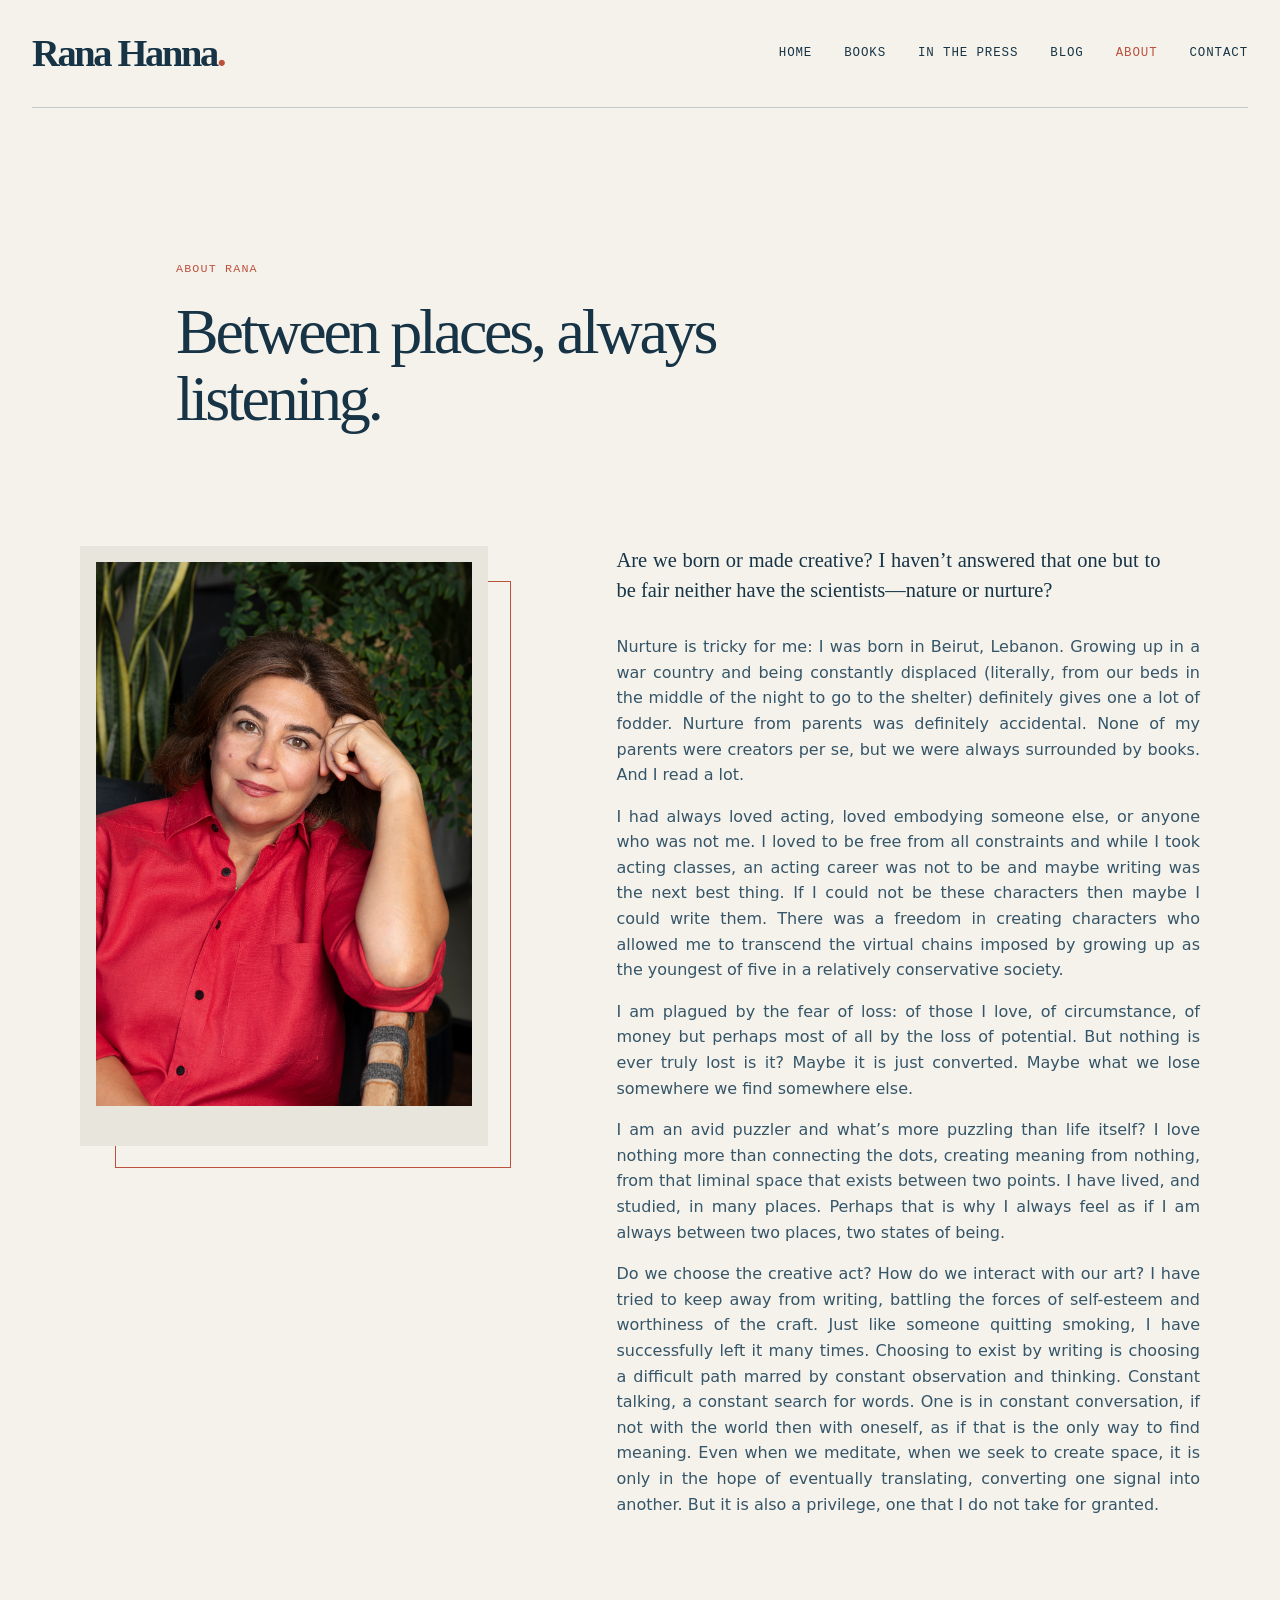
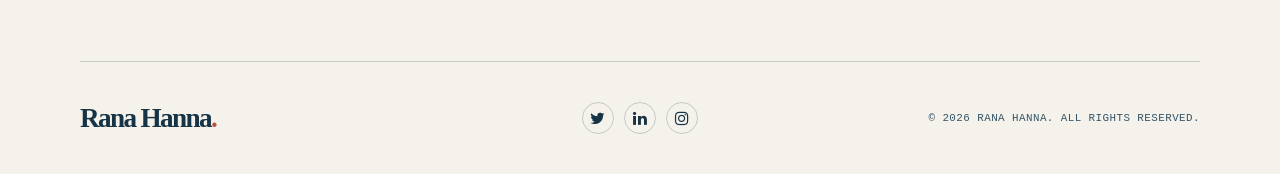
==== commit 233d21d6: "add socials to footers" ====
--- a/pages/about.html
+++ b/pages/about.html
@@ -3,7 +3,8 @@
   <head>
     <meta charset="utf-8" /><meta name="viewport" content="width=device-width, initial-scale=1" />
     <meta name="description" content="About author and educator Rana Hanna." /><title>About — Rana Hanna</title>
-    <link rel="icon" type="image/svg+xml" href="data:image/svg+xml,%3Csvg xmlns='http://www.w3.org/2000/svg' viewBox='0 0 64 64'%3E%3Crect width='64' height='64' rx='14' fill='%231f4054'/%3E%3Cpath d='M17 48V16h11c10 0 16 5 16 14 0 6-3 10-8 12l11 6H36l-10-6v6zm9-15h2c5 0 7-1 7-4s-2-4-7-4h-2z' fill='%23f4f0e7'/%3E%3C/svg%3E" /><link rel="stylesheet" href="../styles.css" />
+    <link rel="icon" type="image/svg+xml" href="data:image/svg+xml,%3Csvg xmlns='http://www.w3.org/2000/svg' viewBox='0 0 64 64'%3E%3Crect width='64' height='64' rx='14' fill='%231f4054'/%3E%3Cpath d='M17 48V16h11c10 0 16 5 16 14 0 6-3 10-8 12l11 6H36l-10-6v6zm9-15h2c5 0 7-1 7-4s-2-4-7-4h-2z' fill='%23f4f0e7'/%3E%3C/svg%3E" /><link rel="stylesheet" href="../styles.css?v=footer-social" />
+    <link rel="stylesheet" href="https://cdnjs.cloudflare.com/ajax/libs/font-awesome/4.7.0/css/font-awesome.min.css" />
   </head>
   <body>
     <a class="skip-link" href="#main">Skip to content</a>
@@ -22,6 +23,6 @@
           <p>Do we choose the creative act? How do we interact with our art? I have tried to keep away from writing, battling the forces of self-esteem and worthiness of the craft. Just like someone quitting smoking, I have successfully left it many times. Choosing to exist by writing is choosing a difficult path marred by constant observation and thinking. Constant talking, a constant search for words. One is in constant conversation, if not with the world then with oneself, as if that is the only way to find meaning. Even when we meditate, when we seek to create space, it is only in the hope of eventually translating, converting one signal into another. But it is also a privilege, one that I do not take for granted.</p></div>
       </section>
     </main>
-    <footer class="site-footer section-shell"><a class="wordmark" href="../index.html">Rana Hanna<span>.</span></a><p>© <span id="year"></span> Rana Hanna. All rights reserved.</p></footer><script src="../script.js"></script>
+    <footer class="site-footer section-shell"><a class="wordmark" href="../index.html">Rana Hanna<span>.</span></a><nav class="footer-social" aria-label="Rana Hanna on social media"><a href="https://x.com/rhanna5" target="_blank" rel="noreferrer" aria-label="Follow Rana Hanna on X, formerly Twitter"><i class="fa fa-twitter" aria-hidden="true"></i><span class="sr-only">X / Twitter</span></a><a href="https://www.linkedin.com/in/rana-hanna-997a145/" target="_blank" rel="noreferrer" aria-label="Connect with Rana Hanna on LinkedIn"><i class="fa fa-linkedin" aria-hidden="true"></i><span class="sr-only">LinkedIn</span></a><a href="https://www.instagram.com/ranahanna5/" target="_blank" rel="noreferrer" aria-label="Follow Rana Hanna on Instagram"><i class="fa fa-instagram" aria-hidden="true"></i><span class="sr-only">Instagram</span></a></nav><p>© <span id="year"></span> Rana Hanna. All rights reserved.</p></footer><script src="../script.js"></script>
   </body>
 </html>
--- a/styles.css
+++ b/styles.css
@@ -65,9 +65,13 @@
 .contact-links a { padding-bottom: .4rem; border-bottom: 1px solid var(--line); font: 500 .9rem/1 var(--mono); text-decoration: none; }
 .contact-links a:hover, .contact-links a:focus-visible { color: var(--accent); border-color: var(--accent); }
 
-.site-footer { display: flex; justify-content: space-between; align-items: baseline; gap: 1rem; padding-block: 2.5rem; border-top: 1px solid var(--line); }
+.site-footer { display: grid; grid-template-columns: 1fr auto 1fr; align-items: center; gap: 1rem; padding-block: 2.5rem; border-top: 1px solid var(--line); }
 .site-footer .wordmark { font-size: 1.7rem; }
-.site-footer p { margin: 0; color: var(--ink-soft); font: .68rem/1.2 var(--mono); letter-spacing: .04em; text-transform: uppercase; }
+.site-footer p { justify-self: end; margin: 0; color: var(--ink-soft); font: .68rem/1.2 var(--mono); letter-spacing: .04em; text-transform: uppercase; }
+.footer-social { display: flex; align-items: center; gap: .65rem; }
+.footer-social a { display: grid; width: 2rem; aspect-ratio: 1; place-items: center; border: 1px solid var(--line); border-radius: 50%; color: var(--ink); text-decoration: none; transition: color .2s ease, background .2s ease, border-color .2s ease; }
+.footer-social a:hover, .footer-social a:focus-visible { border-color: var(--accent); color: white; background: var(--accent); }
+.footer-social .fa { font-size: 1rem; line-height: 1; }
 
 .page-hero { max-width: 58rem; padding-block: clamp(5rem, 12vw, 10rem) clamp(3.5rem, 7vw, 6rem); }
 .page-hero h1 { max-width: 11em; margin-bottom: 1.5rem; }
@@ -161,7 +165,8 @@
   .article-list a { gap: .75rem; }
   .article-thumbnail { width: 5rem; }
   .contact-page { min-height: auto; padding-block: 5rem; }
-  .site-footer { flex-direction: column; padding-block: 2rem; }
+  .site-footer { display: flex; flex-direction: column; align-items: flex-start; padding-block: 2rem; }
+  .site-footer p { justify-self: auto; }
 }
 
 @media (prefers-reduced-motion: reduce) { html { scroll-behavior: auto; } }
